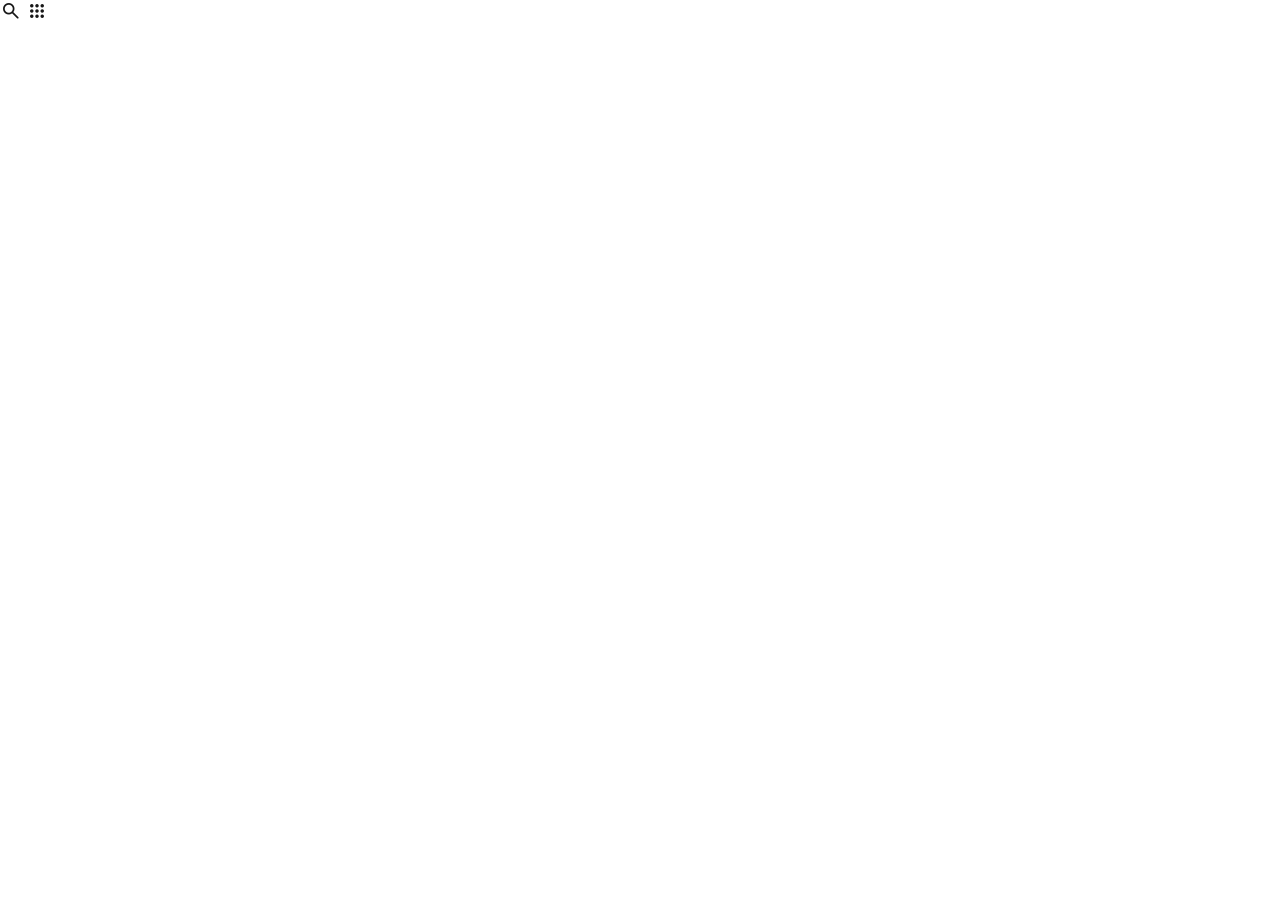
==== index.html @ c7f7aac2 "Etap III: project base - file structure, normalize, reset, CSS variables, icons Co-Authored-By: Clau" ====
<!DOCTYPE html>
<html lang="en">
  <head>
    <meta charset="UTF-8" />
    <meta name="viewport" content="width=device-width, initial-scale=1.0" />
    <title>Sort Company — Products</title>

    <!-- 1. Normalize -->
    <link rel="stylesheet" href="https://necolas.github.io/normalize.css/8.0.1/normalize.css" />

    <!-- Fonts and icons from Google -->
    <link rel="preconnect" href="https://fonts.googleapis.com" />
    <link rel="preconnect" href="https://fonts.gstatic.com" crossorigin />
    <link
      rel="stylesheet"
      href="https://fonts.googleapis.com/css2?family=DM+Sans:wght@400;500;700&family=Space+Grotesk:wght@500;700&display=swap"
    />
    <link
      rel="stylesheet"
      href="https://fonts.googleapis.com/css2?family=Material+Symbols+Rounded:opsz,wght,FILL,GRAD@24,400,0,0"
    />

    <!-- 2. Reset, 3. Variables, base styles -->
    <link rel="stylesheet" href="css/reset.css" />
    <link rel="stylesheet" href="css/variables.css" />
    <link rel="stylesheet" href="css/base.css" />
  </head>

  <body>
    <div class="app">
      <aside class="sidebar">
        <!-- search + menu icons -->
        <span class="material-symbols-rounded">search</span>
        <span class="material-symbols-rounded">apps</span>
      </aside>

      <header class="header">
        <!-- navigation + log in / sign up -->
      </header>

      <main class="main">
        <!-- featured product + product cards (Sort Company) -->
      </main>
    </div>
  </body>
</html>
---- css/variables.css ----
/* ==========================================================
   VARIABLES — colors, fonts, sizes from the design
   ========================================================== */

:root {
  /* Fonts (the only thing changed from the design) */
  --font-heading: "Space Grotesk", Arial, sans-serif;
  --font-body: "DM Sans", Arial, sans-serif;

  /* Colors */
  --color-white: #ffffff;
  --color-text: #171717;
  --color-text-muted: #555555;
  --color-border: #e8e8e8;
  --color-card: #f6f6f6;
  --color-control: #ececec;

  --color-green: #227c48;
  --color-green-light: #e4f1e7;

  --color-orange: #c3410d;
  --color-orange-dark: #ab2f17;
  --color-orange-light: #feece8;

  --color-dot-active: #e4652e;
  --color-dot: #d4d4d4;

  /* Font sizes */
  --fs-xs: 0.6875rem;   /* 11px */
  --fs-sm: 0.8125rem;   /* 13px */
  --fs-base: 0.9375rem; /* 15px */
  --fs-md: 1.0625rem;   /* 17px */
  --fs-lg: 1.4375rem;   /* 23px */
  --fs-xl: 2rem;        /* 32px */
  --fs-xxl: 2.875rem;   /* 46px */

  /* Radius */
  --radius-sm: 0.75rem;
  --radius-md: 0.875rem;
  --radius-lg: 1.75rem;
  --radius-xl: 2rem;

  /* Spacing */
  --space-xs: 0.5rem;
  --space-sm: 0.75rem;
  --space-md: 1.25rem;
  --space-lg: 2rem;
  --space-xl: 3rem;
}
---- css/base.css ----
/* ==========================================================
   BASE — global typography and icons
   ========================================================== */

html {
  font-size: 100%; /* 1rem = 16px */
}

body {
  font-family: var(--font-body);
  font-size: var(--fs-base);
  line-height: 1.5;
  color: var(--color-text);
  background-color: var(--color-white);
}

h1,
h2,
h3 {
  font-family: var(--font-heading);
  font-weight: 700;
  line-height: 1.15;
}

/* Google Material Symbols */
.material-symbols-rounded {
  display: inline-block;
  width: 1em;
  overflow: hidden;
  font-size: 1.375rem;
  line-height: 1;
  white-space: nowrap;
}
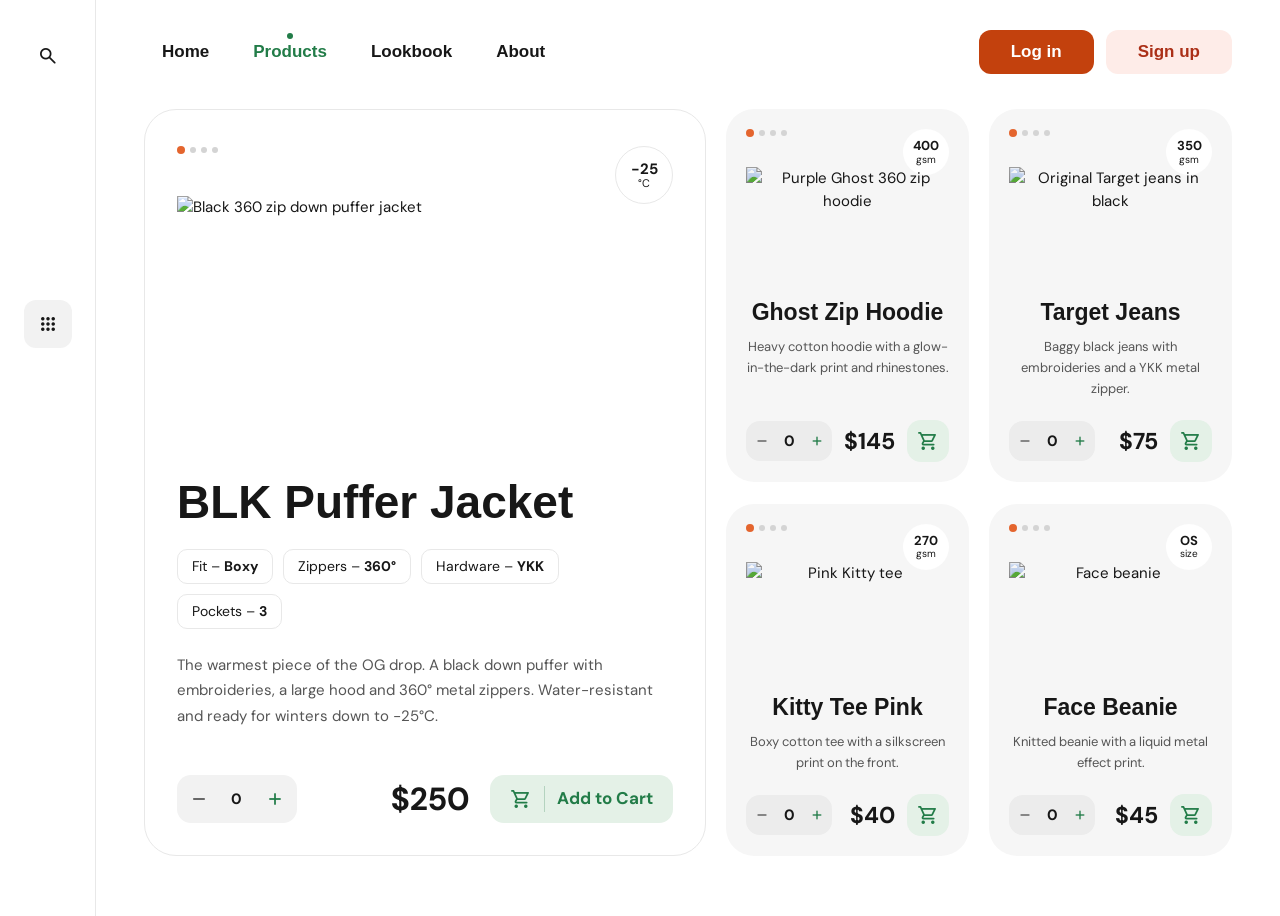
==== commit d42b602d: "Etap IV: desktop product page with Sort Company products Co-Authored-By: Claude Opus 5.5 <noreply@an" ====
--- a/index.html
+++ b/index.html
@@ -20,26 +20,198 @@
       href="https://fonts.googleapis.com/css2?family=Material+Symbols+Rounded:opsz,wght,FILL,GRAD@24,400,0,0"
     />
 
-    <!-- 2. Reset, 3. Variables, base styles -->
+    <!-- 2. Reset, 3. Variables, then layout and components -->
     <link rel="stylesheet" href="css/reset.css" />
     <link rel="stylesheet" href="css/variables.css" />
     <link rel="stylesheet" href="css/base.css" />
+    <link rel="stylesheet" href="css/layout.css" />
+    <link rel="stylesheet" href="css/components.css" />
   </head>
 
   <body>
     <div class="app">
+      <!-- Sidebar (on mobile it becomes the top-left icons) -->
       <aside class="sidebar">
-        <!-- search + menu icons -->
-        <span class="material-symbols-rounded">search</span>
-        <span class="material-symbols-rounded">apps</span>
+        <button class="icon-button" aria-label="Search">
+          <span class="material-symbols-rounded">search</span>
+        </button>
+        <button class="icon-button icon-button--filled" aria-label="Menu">
+          <span class="material-symbols-rounded">apps</span>
+        </button>
       </aside>
 
       <header class="header">
-        <!-- navigation + log in / sign up -->
+        <nav class="nav">
+          <ul class="nav__list">
+            <li><a class="nav__link" href="#">Home</a></li>
+            <li><a class="nav__link nav__link--active" href="#">Products</a></li>
+            <li><a class="nav__link" href="#">Lookbook</a></li>
+            <li><a class="nav__link" href="#">About</a></li>
+          </ul>
+        </nav>
+
+        <div class="auth">
+          <a class="button button--primary" href="#">Log in</a>
+          <a class="button button--light" href="#">Sign up</a>
+        </div>
       </header>
 
       <main class="main">
-        <!-- featured product + product cards (Sort Company) -->
+        <!-- Featured product -->
+        <article class="featured">
+          <div class="featured__top">
+            <span class="dots"><span></span><span></span><span></span><span></span></span>
+            <span class="badge badge--outline">−25<small>°C</small></span>
+          </div>
+
+          <img
+            class="featured__image"
+            src="https://cdn.shopify.com/s/files/1/0896/0756/9733/files/Bazaart_2026-11-07_225902.jpg?v=1794090291&width=800"
+            alt="Black 360 zip down puffer jacket"
+          />
+
+          <h1 class="featured__title">BLK Puffer Jacket</h1>
+
+          <ul class="chips">
+            <li class="chip">Fit – <b>Boxy</b></li>
+            <li class="chip">Zippers – <b>360°</b></li>
+            <li class="chip">Hardware – <b>YKK</b></li>
+            <li class="chip">Pockets – <b>3</b></li>
+          </ul>
+
+          <p class="featured__text">
+            The warmest piece of the OG drop. A black down puffer with embroideries, a large
+            hood and 360° metal zippers. Water-resistant and ready for winters down to −25°C.
+          </p>
+
+          <div class="featured__actions">
+            <div class="qty">
+              <button class="qty__btn" aria-label="Less"><span class="material-symbols-rounded">remove</span></button>
+              <span class="qty__value">0</span>
+              <button class="qty__btn qty__btn--plus" aria-label="More"><span class="material-symbols-rounded">add</span></button>
+            </div>
+            <p class="price price--big">$250</p>
+            <button class="cart-button">
+              <span class="material-symbols-rounded">shopping_cart</span>
+              <span class="cart-button__text">Add to Cart</span>
+            </button>
+          </div>
+        </article>
+
+        <!-- More products -->
+        <section class="more">
+          <h2 class="more__title">More products</h2>
+
+          <div class="cards">
+            <article class="card">
+              <div class="card__top">
+                <span class="dots"><span></span><span></span><span></span><span></span></span>
+                <span class="badge">400<small>gsm</small></span>
+              </div>
+              <img
+                class="card__image"
+                src="https://cdn.shopify.com/s/files/1/0896/0756/9733/files/92C52129-2713-4468-8D12-A380AF17B3A3.jpg?v=1792066631&width=400"
+                alt="Purple Ghost 360 zip hoodie"
+              />
+              <div class="card__body">
+                <h3 class="card__title">Ghost Zip Hoodie</h3>
+                <p class="card__text">Heavy cotton hoodie with a glow-in-the-dark print and rhinestones.</p>
+                <div class="card__actions">
+                  <div class="qty qty--small">
+                    <button class="qty__btn" aria-label="Less"><span class="material-symbols-rounded">remove</span></button>
+                    <span class="qty__value">0</span>
+                    <button class="qty__btn qty__btn--plus" aria-label="More"><span class="material-symbols-rounded">add</span></button>
+                  </div>
+                  <p class="price">$145</p>
+                  <button class="cart-button cart-button--icon" aria-label="Add to cart">
+                    <span class="material-symbols-rounded">shopping_cart</span>
+                  </button>
+                </div>
+              </div>
+            </article>
+
+            <article class="card">
+              <div class="card__top">
+                <span class="dots"><span></span><span></span><span></span><span></span></span>
+                <span class="badge">350<small>gsm</small></span>
+              </div>
+              <img
+                class="card__image"
+                src="https://cdn.shopify.com/s/files/1/0896/0756/9733/files/Bazaart_2026-11-09_025228.jpg?v=1794189569&width=400"
+                alt="Original Target jeans in black"
+              />
+              <div class="card__body">
+                <h3 class="card__title">Target Jeans</h3>
+                <p class="card__text">Baggy black jeans with embroideries and a YKK metal zipper.</p>
+                <div class="card__actions">
+                  <div class="qty qty--small">
+                    <button class="qty__btn" aria-label="Less"><span class="material-symbols-rounded">remove</span></button>
+                    <span class="qty__value">0</span>
+                    <button class="qty__btn qty__btn--plus" aria-label="More"><span class="material-symbols-rounded">add</span></button>
+                  </div>
+                  <p class="price">$75</p>
+                  <button class="cart-button cart-button--icon" aria-label="Add to cart">
+                    <span class="material-symbols-rounded">shopping_cart</span>
+                  </button>
+                </div>
+              </div>
+            </article>
+
+            <article class="card">
+              <div class="card__top">
+                <span class="dots"><span></span><span></span><span></span><span></span></span>
+                <span class="badge">270<small>gsm</small></span>
+              </div>
+              <img
+                class="card__image"
+                src="https://cdn.shopify.com/s/files/1/0896/0756/9733/files/42A6C65E-A6C3-4715-A3EB-9E9266ED9CBB.jpg?v=1792533345&width=400"
+                alt="Pink Kitty tee"
+              />
+              <div class="card__body">
+                <h3 class="card__title">Kitty Tee Pink</h3>
+                <p class="card__text">Boxy cotton tee with a silkscreen print on the front.</p>
+                <div class="card__actions">
+                  <div class="qty qty--small">
+                    <button class="qty__btn" aria-label="Less"><span class="material-symbols-rounded">remove</span></button>
+                    <span class="qty__value">0</span>
+                    <button class="qty__btn qty__btn--plus" aria-label="More"><span class="material-symbols-rounded">add</span></button>
+                  </div>
+                  <p class="price">$40</p>
+                  <button class="cart-button cart-button--icon" aria-label="Add to cart">
+                    <span class="material-symbols-rounded">shopping_cart</span>
+                  </button>
+                </div>
+              </div>
+            </article>
+
+            <article class="card">
+              <div class="card__top">
+                <span class="dots"><span></span><span></span><span></span><span></span></span>
+                <span class="badge">OS<small>size</small></span>
+              </div>
+              <img
+                class="card__image"
+                src="https://cdn.shopify.com/s/files/1/0896/0756/9733/files/Bazaart_2026-11-07_203015.jpg?v=1794080625&width=400"
+                alt="Face beanie"
+              />
+              <div class="card__body">
+                <h3 class="card__title">Face Beanie</h3>
+                <p class="card__text">Knitted beanie with a liquid metal effect print.</p>
+                <div class="card__actions">
+                  <div class="qty qty--small">
+                    <button class="qty__btn" aria-label="Less"><span class="material-symbols-rounded">remove</span></button>
+                    <span class="qty__value">0</span>
+                    <button class="qty__btn qty__btn--plus" aria-label="More"><span class="material-symbols-rounded">add</span></button>
+                  </div>
+                  <p class="price">$45</p>
+                  <button class="cart-button cart-button--icon" aria-label="Add to cart">
+                    <span class="material-symbols-rounded">shopping_cart</span>
+                  </button>
+                </div>
+              </div>
+            </article>
+          </div>
+        </section>
       </main>
     </div>
   </body>
--- a/css/layout.css
+++ b/css/layout.css
@@ -0,0 +1,84 @@
+/* ==========================================================
+   LAYOUT — page frame (desktop 1440px)
+   ========================================================== */
+
+.app {
+  display: grid;
+  grid-template-columns: 6rem 1fr;
+  grid-template-rows: auto 1fr;
+  grid-template-areas:
+    "side header"
+    "side main";
+  min-height: 100vh;
+}
+
+/* Sidebar */
+.sidebar {
+  grid-area: side;
+  display: flex;
+  flex-direction: column;
+  align-items: center;
+  gap: 13.75rem;
+  padding-top: 2rem;
+  border-right: 1px solid var(--color-border);
+}
+
+/* Header */
+.header {
+  grid-area: header;
+  display: flex;
+  justify-content: space-between;
+  align-items: center;
+  gap: var(--space-md);
+  padding: 1.875rem 3rem 0 4.125rem;
+}
+
+.nav {
+  grid-area: nav;
+}
+
+.nav__list {
+  display: flex;
+  gap: 2.75rem;
+}
+
+.auth {
+  grid-area: auth;
+  display: flex;
+  gap: var(--space-sm);
+}
+
+/* Main content */
+.main {
+  grid-area: main;
+  display: flex;
+  align-items: stretch;
+  gap: var(--space-md);
+  padding: 2.1875rem 3rem 3.75rem;
+}
+
+.featured {
+  flex: 0 1 35.125rem;
+}
+
+.more {
+  display: flex;
+  flex-direction: column;
+  flex: 1 1 0;
+}
+
+.more__title {
+  display: none; /* only visible on mobile */
+}
+
+.cards {
+  display: flex;
+  flex-wrap: wrap;
+  flex-grow: 1;
+  gap: 1.375rem var(--space-md);
+}
+
+.card {
+  flex: 1 1 calc(50% - var(--space-md));
+  min-width: 15rem;
+}
--- a/css/components.css
+++ b/css/components.css
@@ -0,0 +1,283 @@
+/* ==========================================================
+   COMPONENTS
+   ========================================================== */
+
+/* ---------- Buttons ---------- */
+.icon-button {
+  display: flex;
+  justify-content: center;
+  align-items: center;
+  width: 3rem;
+  height: 3rem;
+  border-radius: var(--radius-sm);
+}
+
+.icon-button--filled {
+  background-color: #f2f2f2;
+}
+
+.button {
+  display: inline-flex;
+  align-items: center;
+  height: 2.75rem;
+  padding: 0 2rem;
+  border-radius: var(--radius-sm);
+  font-family: var(--font-heading);
+  font-size: var(--fs-md);
+  font-weight: 700;
+}
+
+.button--primary {
+  background-color: var(--color-orange);
+  color: var(--color-white);
+}
+
+.button--light {
+  background-color: var(--color-orange-light);
+  color: var(--color-orange-dark);
+}
+
+/* ---------- Navigation ---------- */
+.nav__link {
+  position: relative;
+  font-family: var(--font-heading);
+  font-size: var(--fs-md);
+  font-weight: 700;
+}
+
+.nav__link--active {
+  color: var(--color-green);
+}
+
+/* small dot above the active link */
+.nav__link--active::before {
+  content: "";
+  position: absolute;
+  top: -0.6rem;
+  left: 50%;
+  width: 0.375rem;
+  height: 0.375rem;
+  border-radius: 50%;
+  background-color: var(--color-green);
+  transform: translateX(-50%);
+}
+
+/* ---------- Slider dots ---------- */
+.dots {
+  display: flex;
+  align-items: center;
+  gap: 0.3125rem;
+}
+
+.dots span {
+  width: 0.375rem;
+  height: 0.375rem;
+  border-radius: 50%;
+  background-color: var(--color-dot);
+}
+
+.dots span:first-child {
+  width: 0.5rem;
+  height: 0.5rem;
+  background-color: var(--color-dot-active);
+}
+
+/* ---------- Badge (circle in the corner) ---------- */
+.badge {
+  display: flex;
+  flex-direction: column;
+  justify-content: center;
+  align-items: center;
+  width: 2.875rem;
+  height: 2.875rem;
+  border-radius: 50%;
+  background-color: var(--color-white);
+  font-size: var(--fs-sm);
+  font-weight: 700;
+  line-height: 1.1;
+}
+
+.badge small {
+  font-size: 0.625rem;
+  font-weight: 400;
+}
+
+.badge--outline {
+  width: 3.625rem;
+  height: 3.625rem;
+  border: 1px solid var(--color-border);
+  font-size: var(--fs-base);
+}
+
+.badge--outline small {
+  font-size: var(--fs-xs);
+}
+
+/* ---------- Chips ---------- */
+.chips {
+  display: flex;
+  flex-wrap: wrap;
+  gap: 0.625rem;
+}
+
+.chip {
+  padding: 0.375rem 0.875rem;
+  border: 1px solid var(--color-border);
+  border-radius: 0.625rem;
+  font-size: 0.875rem;
+}
+
+/* ---------- Quantity ---------- */
+.qty {
+  display: flex;
+  justify-content: space-around;
+  align-items: center;
+  width: 7.5rem;
+  height: 3rem;
+  border-radius: var(--radius-md);
+  background-color: #f2f2f2;
+}
+
+.qty--small {
+  width: 5.375rem;
+  height: 2.5rem;
+  background-color: var(--color-control);
+}
+
+.qty__btn {
+  display: flex;
+  color: var(--color-text-muted);
+}
+
+.qty__btn--plus {
+  color: var(--color-green);
+}
+
+.qty__value {
+  font-weight: 700;
+}
+
+.qty--small .material-symbols-rounded {
+  font-size: 1.125rem;
+}
+
+/* ---------- Price ---------- */
+.price {
+  margin-left: auto;
+  font-size: var(--fs-lg);
+  font-weight: 700;
+}
+
+.price--big {
+  font-size: var(--fs-xl);
+}
+
+/* ---------- Cart button ---------- */
+.cart-button {
+  display: flex;
+  justify-content: center;
+  align-items: center;
+  gap: var(--space-sm);
+  height: 3rem;
+  padding: 0 1.25rem;
+  border-radius: var(--radius-md);
+  background-color: var(--color-green-light);
+  color: var(--color-green);
+  font-size: var(--fs-md);
+  font-weight: 700;
+  white-space: nowrap;
+}
+
+.cart-button__text {
+  padding-left: var(--space-sm);
+  border-left: 1px solid rgba(34, 124, 72, 0.25);
+}
+
+.cart-button--icon {
+  width: 2.625rem;
+  height: 2.625rem;
+  padding: 0;
+}
+
+/* ---------- Featured product ---------- */
+.featured {
+  display: flex;
+  flex-direction: column;
+  padding: 2.25rem 2rem 2rem;
+  border: 1px solid var(--color-border);
+  border-radius: var(--radius-xl);
+}
+
+.featured__top,
+.card__top {
+  display: flex;
+  justify-content: space-between;
+  align-items: flex-start;
+}
+
+.featured__image {
+  width: 100%;
+  height: 16rem;
+  margin: -0.5rem auto 1.5rem;
+  object-fit: contain;
+}
+
+.featured__title {
+  margin-bottom: 1.25rem;
+  font-size: var(--fs-xxl);
+}
+
+.featured__text {
+  margin: 1.5rem 0 1.75rem;
+  color: var(--color-text-muted);
+  line-height: 1.7;
+}
+
+.featured__actions {
+  display: flex;
+  align-items: center;
+  gap: var(--space-md);
+  margin-top: auto;
+}
+
+/* ---------- Product card ---------- */
+.card {
+  display: flex;
+  flex-direction: column;
+  padding: var(--space-md);
+  border-radius: var(--radius-lg);
+  background-color: var(--color-card);
+  text-align: center;
+}
+
+.card__image {
+  width: 100%;
+  height: 7.5rem;
+  margin: -0.5rem auto var(--space-sm);
+  object-fit: contain;
+  mix-blend-mode: multiply; /* white photo background blends into the grey card */
+}
+
+.card__body {
+  display: flex;
+  flex-direction: column;
+  flex-grow: 1;
+}
+
+.card__title {
+  font-size: var(--fs-lg);
+}
+
+.card__text {
+  margin: var(--space-sm) 0 var(--space-md);
+  color: var(--color-text-muted);
+  font-size: var(--fs-sm);
+  line-height: 1.6;
+}
+
+.card__actions {
+  display: flex;
+  align-items: center;
+  gap: var(--space-sm);
+  margin-top: auto;
+}
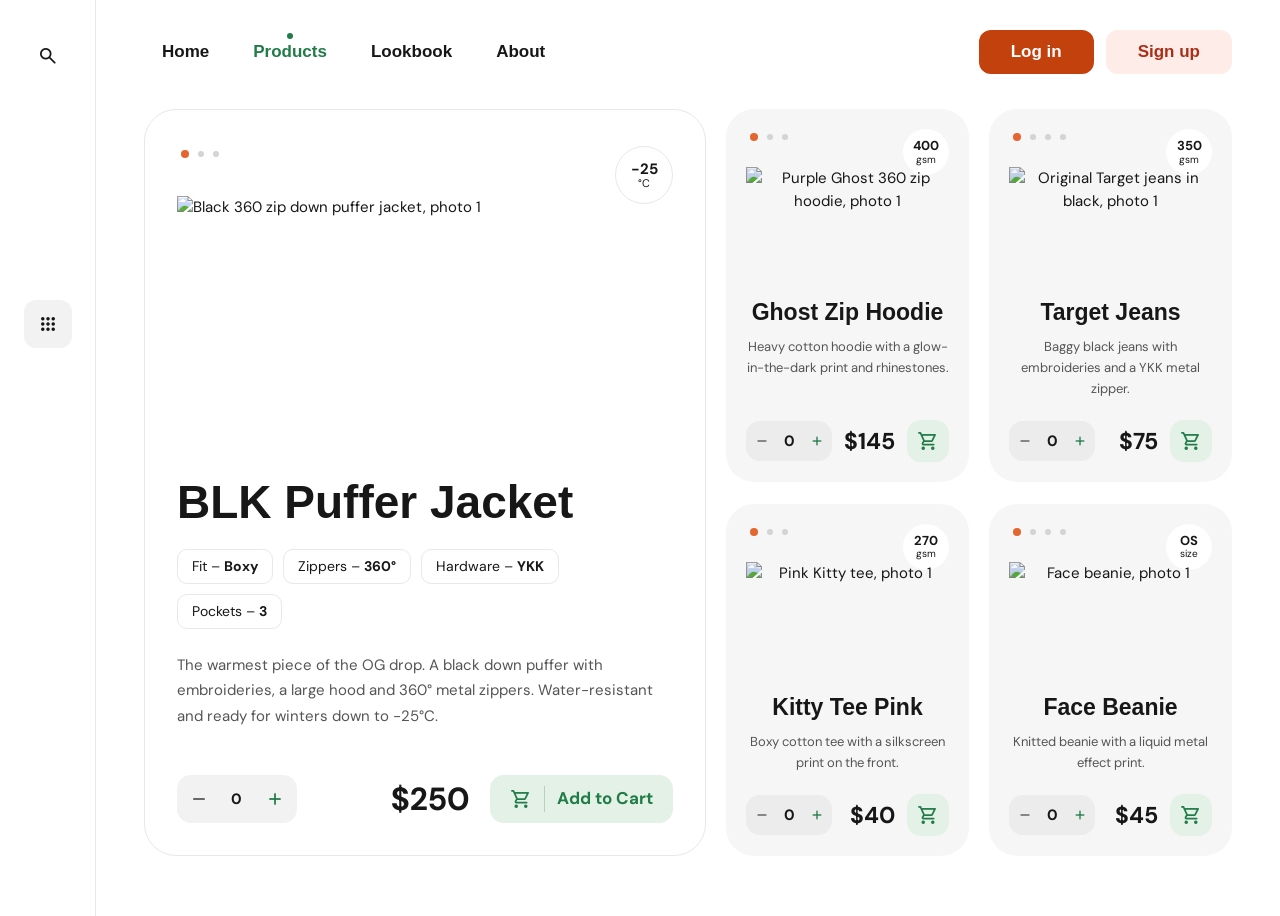
==== commit 04b1277a: "Add pages, CSS-only photo slider, menus and hover states - Home, Lookbook, About, Log in and Sign up" ====
--- a/index.html
+++ b/index.html
@@ -3,7 +3,7 @@
   <head>
     <meta charset="UTF-8" />
     <meta name="viewport" content="width=device-width, initial-scale=1.0" />
-    <title>Sort Company — Products</title>
+    <title>Products — Sort Company</title>
 
     <!-- 1. Normalize -->
     <link rel="stylesheet" href="https://necolas.github.io/normalize.css/8.0.1/normalize.css" />
@@ -20,55 +20,77 @@
       href="https://fonts.googleapis.com/css2?family=Material+Symbols+Rounded:opsz,wght,FILL,GRAD@24,400,0,0"
     />
 
-    <!-- 2. Reset, 3. Variables, then layout and components -->
+    <!-- 2. Reset, 3. Variables, then layout, components, pages and media queries -->
     <link rel="stylesheet" href="css/reset.css" />
     <link rel="stylesheet" href="css/variables.css" />
     <link rel="stylesheet" href="css/base.css" />
     <link rel="stylesheet" href="css/layout.css" />
     <link rel="stylesheet" href="css/components.css" />
+    <link rel="stylesheet" href="css/pages.css" />
+    <link rel="stylesheet" href="css/responsive.css" />
   </head>
 
   <body>
     <div class="app">
       <!-- Sidebar (on mobile it becomes the top-left icons) -->
       <aside class="sidebar">
-        <button class="icon-button" aria-label="Search">
-          <span class="material-symbols-rounded">search</span>
-        </button>
-        <button class="icon-button icon-button--filled" aria-label="Menu">
-          <span class="material-symbols-rounded">apps</span>
-        </button>
+        <details class="dropdown dropdown--search">
+          <summary class="icon-button" aria-label="Search"><span class="material-symbols-rounded" aria-hidden="true">search</span></summary>
+          <form class="dropdown__panel search" action="https://sortcompany.shop/search" method="get">
+            <label class="visually-hidden" for="search-input">Search products</label>
+            <input class="search__input" id="search-input" type="search" name="q" placeholder="Search products…" />
+            <button class="search__button" type="submit" aria-label="Search"><span class="material-symbols-rounded" aria-hidden="true">arrow_forward</span></button>
+          </form>
+        </details>
+
+        <details class="dropdown dropdown--menu">
+          <summary class="icon-button icon-button--filled" aria-label="Categories"><span class="material-symbols-rounded" aria-hidden="true">apps</span></summary>
+          <nav class="dropdown__panel" aria-label="Categories">
+            <p class="dropdown__title">Categories</p>
+            <ul>
+              <li><a class="dropdown__link" href="index.html#puffer">Jackets</a></li>
+              <li><a class="dropdown__link" href="index.html#ghost-hoodie">Hoodies</a></li>
+              <li><a class="dropdown__link" href="index.html#target-jeans">Jeans</a></li>
+              <li><a class="dropdown__link" href="index.html#kitty-tee">Tees</a></li>
+              <li><a class="dropdown__link" href="index.html#face-beanie">Accessories</a></li>
+            </ul>
+          </nav>
+        </details>
       </aside>
 
       <header class="header">
-        <nav class="nav">
+        <nav class="nav" aria-label="Main">
           <ul class="nav__list">
-            <li><a class="nav__link" href="#">Home</a></li>
-            <li><a class="nav__link nav__link--active" href="#">Products</a></li>
-            <li><a class="nav__link" href="#">Lookbook</a></li>
-            <li><a class="nav__link" href="#">About</a></li>
+            <li><a class="nav__link" href="home.html">Home</a></li>
+            <li><a class="nav__link nav__link--active" href="index.html" aria-current="page">Products</a></li>
+            <li><a class="nav__link" href="lookbook.html">Lookbook</a></li>
+            <li><a class="nav__link" href="about.html">About</a></li>
           </ul>
         </nav>
 
         <div class="auth">
-          <a class="button button--primary" href="#">Log in</a>
-          <a class="button button--light" href="#">Sign up</a>
+          <a class="button button--primary" href="login.html">Log in</a>
+          <a class="button button--light" href="signup.html">Sign up</a>
         </div>
       </header>
 
       <main class="main">
         <!-- Featured product -->
-        <article class="featured">
+        <article class="featured slider" id="puffer">
           <div class="featured__top">
-            <span class="dots"><span></span><span></span><span></span><span></span></span>
+            <div class="dots">
+              <input type="radio" name="puffer" aria-label="Photo 1" checked />
+              <input type="radio" name="puffer" aria-label="Photo 2" />
+              <input type="radio" name="puffer" aria-label="Photo 3" />
+            </div>
             <span class="badge badge--outline">−25<small>°C</small></span>
           </div>
 
-          <img
-            class="featured__image"
-            src="https://cdn.shopify.com/s/files/1/0896/0756/9733/files/Bazaart_2026-11-07_225902.jpg?v=1794090291&width=800"
-            alt="Black 360 zip down puffer jacket"
-          />
+          <div class="slides">
+            <img class="featured__image" src="https://cdn.shopify.com/s/files/1/0896/0756/9733/files/Bazaart_2026-11-07_225902.jpg?v=1794090291&width=800" alt="Black 360 zip down puffer jacket, photo 1" />
+            <img class="featured__image" src="https://cdn.shopify.com/s/files/1/0896/0756/9733/files/Bazaart_2026-11-07_230028.jpg?v=1794090291&width=800" alt="Black 360 zip down puffer jacket, photo 2" loading="lazy" />
+            <img class="featured__image" src="https://cdn.shopify.com/s/files/1/0896/0756/9733/files/Bazaart_2026-11-07_225931.jpg?v=1794090291&width=800" alt="Black 360 zip down puffer jacket, photo 3" loading="lazy" />
+          </div>
 
           <h1 class="featured__title">BLK Puffer Jacket</h1>
 
@@ -86,13 +108,13 @@
 
           <div class="featured__actions">
             <div class="qty">
-              <button class="qty__btn" aria-label="Less"><span class="material-symbols-rounded">remove</span></button>
-              <span class="qty__value">0</span>
-              <button class="qty__btn qty__btn--plus" aria-label="More"><span class="material-symbols-rounded">add</span></button>
-            </div>
+                <button class="qty__btn" aria-label="Less"><span class="material-symbols-rounded" aria-hidden="true">remove</span></button>
+                <span class="qty__value">0</span>
+                <button class="qty__btn qty__btn--plus" aria-label="More"><span class="material-symbols-rounded" aria-hidden="true">add</span></button>
+              </div>
             <p class="price price--big">$250</p>
             <button class="cart-button">
-              <span class="material-symbols-rounded">shopping_cart</span>
+              <span class="material-symbols-rounded" aria-hidden="true">shopping_cart</span>
               <span class="cart-button__text">Add to Cart</span>
             </button>
           </div>
@@ -103,113 +125,122 @@
           <h2 class="more__title">More products</h2>
 
           <div class="cards">
-            <article class="card">
-              <div class="card__top">
-                <span class="dots"><span></span><span></span><span></span><span></span></span>
-                <span class="badge">400<small>gsm</small></span>
-              </div>
-              <img
-                class="card__image"
-                src="https://cdn.shopify.com/s/files/1/0896/0756/9733/files/92C52129-2713-4468-8D12-A380AF17B3A3.jpg?v=1792066631&width=400"
-                alt="Purple Ghost 360 zip hoodie"
-              />
-              <div class="card__body">
-                <h3 class="card__title">Ghost Zip Hoodie</h3>
-                <p class="card__text">Heavy cotton hoodie with a glow-in-the-dark print and rhinestones.</p>
-                <div class="card__actions">
-                  <div class="qty qty--small">
-                    <button class="qty__btn" aria-label="Less"><span class="material-symbols-rounded">remove</span></button>
-                    <span class="qty__value">0</span>
-                    <button class="qty__btn qty__btn--plus" aria-label="More"><span class="material-symbols-rounded">add</span></button>
-                  </div>
-                  <p class="price">$145</p>
-                  <button class="cart-button cart-button--icon" aria-label="Add to cart">
-                    <span class="material-symbols-rounded">shopping_cart</span>
-                  </button>
-                </div>
-              </div>
-            </article>
-
-            <article class="card">
-              <div class="card__top">
-                <span class="dots"><span></span><span></span><span></span><span></span></span>
-                <span class="badge">350<small>gsm</small></span>
-              </div>
-              <img
-                class="card__image"
-                src="https://cdn.shopify.com/s/files/1/0896/0756/9733/files/Bazaart_2026-11-09_025228.jpg?v=1794189569&width=400"
-                alt="Original Target jeans in black"
-              />
-              <div class="card__body">
-                <h3 class="card__title">Target Jeans</h3>
-                <p class="card__text">Baggy black jeans with embroideries and a YKK metal zipper.</p>
-                <div class="card__actions">
-                  <div class="qty qty--small">
-                    <button class="qty__btn" aria-label="Less"><span class="material-symbols-rounded">remove</span></button>
-                    <span class="qty__value">0</span>
-                    <button class="qty__btn qty__btn--plus" aria-label="More"><span class="material-symbols-rounded">add</span></button>
-                  </div>
-                  <p class="price">$75</p>
-                  <button class="cart-button cart-button--icon" aria-label="Add to cart">
-                    <span class="material-symbols-rounded">shopping_cart</span>
-                  </button>
-                </div>
-              </div>
-            </article>
-
-            <article class="card">
-              <div class="card__top">
-                <span class="dots"><span></span><span></span><span></span><span></span></span>
-                <span class="badge">270<small>gsm</small></span>
-              </div>
-              <img
-                class="card__image"
-                src="https://cdn.shopify.com/s/files/1/0896/0756/9733/files/42A6C65E-A6C3-4715-A3EB-9E9266ED9CBB.jpg?v=1792533345&width=400"
-                alt="Pink Kitty tee"
-              />
-              <div class="card__body">
-                <h3 class="card__title">Kitty Tee Pink</h3>
-                <p class="card__text">Boxy cotton tee with a silkscreen print on the front.</p>
-                <div class="card__actions">
-                  <div class="qty qty--small">
-                    <button class="qty__btn" aria-label="Less"><span class="material-symbols-rounded">remove</span></button>
-                    <span class="qty__value">0</span>
-                    <button class="qty__btn qty__btn--plus" aria-label="More"><span class="material-symbols-rounded">add</span></button>
-                  </div>
-                  <p class="price">$40</p>
-                  <button class="cart-button cart-button--icon" aria-label="Add to cart">
-                    <span class="material-symbols-rounded">shopping_cart</span>
-                  </button>
-                </div>
-              </div>
-            </article>
-
-            <article class="card">
-              <div class="card__top">
-                <span class="dots"><span></span><span></span><span></span><span></span></span>
-                <span class="badge">OS<small>size</small></span>
-              </div>
-              <img
-                class="card__image"
-                src="https://cdn.shopify.com/s/files/1/0896/0756/9733/files/Bazaart_2026-11-07_203015.jpg?v=1794080625&width=400"
-                alt="Face beanie"
-              />
-              <div class="card__body">
-                <h3 class="card__title">Face Beanie</h3>
-                <p class="card__text">Knitted beanie with a liquid metal effect print.</p>
-                <div class="card__actions">
-                  <div class="qty qty--small">
-                    <button class="qty__btn" aria-label="Less"><span class="material-symbols-rounded">remove</span></button>
-                    <span class="qty__value">0</span>
-                    <button class="qty__btn qty__btn--plus" aria-label="More"><span class="material-symbols-rounded">add</span></button>
-                  </div>
-                  <p class="price">$45</p>
-                  <button class="cart-button cart-button--icon" aria-label="Add to cart">
-                    <span class="material-symbols-rounded">shopping_cart</span>
-                  </button>
-                </div>
-              </div>
-            </article>
+          <article class="card slider" id="ghost-hoodie">
+            <div class="card__top">
+            <div class="dots">
+              <input type="radio" name="ghost-hoodie" aria-label="Photo 1" checked />
+              <input type="radio" name="ghost-hoodie" aria-label="Photo 2" />
+              <input type="radio" name="ghost-hoodie" aria-label="Photo 3" />
+            </div>
+              <span class="badge">400<small>gsm</small></span>
+            </div>
+            <div class="slides">
+              <img class="card__image" src="https://cdn.shopify.com/s/files/1/0896/0756/9733/files/92C52129-2713-4468-8D12-A380AF17B3A3.jpg?v=1792066631&width=400" alt="Purple Ghost 360 zip hoodie, photo 1" />
+              <img class="card__image" src="https://cdn.shopify.com/s/files/1/0896/0756/9733/files/8A0EC9F7-631D-402F-AFF7-B9AB8CEA0433.jpg?v=1789585021&width=400" alt="Purple Ghost 360 zip hoodie, photo 2" loading="lazy" />
+              <img class="card__image" src="https://cdn.shopify.com/s/files/1/0896/0756/9733/files/99C01580-7233-4A30-9622-AC4C8F470875.jpg?v=1789585021&width=400" alt="Purple Ghost 360 zip hoodie, photo 3" loading="lazy" />
+            </div>
+            <div class="card__body">
+              <h3 class="card__title">Ghost Zip Hoodie</h3>
+              <p class="card__text">Heavy cotton hoodie with a glow-in-the-dark print and rhinestones.</p>
+              <div class="card__actions">
+              <div class="qty qty--small">
+                <button class="qty__btn" aria-label="Less"><span class="material-symbols-rounded" aria-hidden="true">remove</span></button>
+                <span class="qty__value">0</span>
+                <button class="qty__btn qty__btn--plus" aria-label="More"><span class="material-symbols-rounded" aria-hidden="true">add</span></button>
+              </div>
+                <p class="price">$145</p>
+                <button class="cart-button cart-button--icon" aria-label="Add Ghost Zip Hoodie to cart"><span class="material-symbols-rounded" aria-hidden="true">shopping_cart</span></button>
+              </div>
+            </div>
+          </article>
+          <article class="card slider" id="target-jeans">
+            <div class="card__top">
+            <div class="dots">
+              <input type="radio" name="target-jeans" aria-label="Photo 1" checked />
+              <input type="radio" name="target-jeans" aria-label="Photo 2" />
+              <input type="radio" name="target-jeans" aria-label="Photo 3" />
+              <input type="radio" name="target-jeans" aria-label="Photo 4" />
+            </div>
+              <span class="badge">350<small>gsm</small></span>
+            </div>
+            <div class="slides">
+              <img class="card__image" src="https://cdn.shopify.com/s/files/1/0896/0756/9733/files/Bazaart_2026-11-09_025228.jpg?v=1794189569&width=400" alt="Original Target jeans in black, photo 1" />
+              <img class="card__image" src="https://cdn.shopify.com/s/files/1/0896/0756/9733/files/68A0FABF-7ADA-49B3-9E9D-9D7B0D951804.jpg?v=1794398075&width=400" alt="Original Target jeans in black, photo 2" loading="lazy" />
+              <img class="card__image" src="https://cdn.shopify.com/s/files/1/0896/0756/9733/files/AD9A27ED-2284-44DC-B745-C7C0375B5BF0.jpg?v=1794398075&width=400" alt="Original Target jeans in black, photo 3" loading="lazy" />
+              <img class="card__image" src="https://cdn.shopify.com/s/files/1/0896/0756/9733/files/Bazaart_2026-11-12_023857.jpg?v=1794447567&width=400" alt="Original Target jeans in black, photo 4" loading="lazy" />
+            </div>
+            <div class="card__body">
+              <h3 class="card__title">Target Jeans</h3>
+              <p class="card__text">Baggy black jeans with embroideries and a YKK metal zipper.</p>
+              <div class="card__actions">
+              <div class="qty qty--small">
+                <button class="qty__btn" aria-label="Less"><span class="material-symbols-rounded" aria-hidden="true">remove</span></button>
+                <span class="qty__value">0</span>
+                <button class="qty__btn qty__btn--plus" aria-label="More"><span class="material-symbols-rounded" aria-hidden="true">add</span></button>
+              </div>
+                <p class="price">$75</p>
+                <button class="cart-button cart-button--icon" aria-label="Add Target Jeans to cart"><span class="material-symbols-rounded" aria-hidden="true">shopping_cart</span></button>
+              </div>
+            </div>
+          </article>
+          <article class="card slider" id="kitty-tee">
+            <div class="card__top">
+            <div class="dots">
+              <input type="radio" name="kitty-tee" aria-label="Photo 1" checked />
+              <input type="radio" name="kitty-tee" aria-label="Photo 2" />
+              <input type="radio" name="kitty-tee" aria-label="Photo 3" />
+            </div>
+              <span class="badge">270<small>gsm</small></span>
+            </div>
+            <div class="slides">
+              <img class="card__image" src="https://cdn.shopify.com/s/files/1/0896/0756/9733/files/42A6C65E-A6C3-4715-A3EB-9E9266ED9CBB.jpg?v=1792533345&width=400" alt="Pink Kitty tee, photo 1" />
+              <img class="card__image" src="https://cdn.shopify.com/s/files/1/0896/0756/9733/files/C3DDDF79-8E00-4052-8496-9920DB6E6DB7.jpg?v=1792533346&width=400" alt="Pink Kitty tee, photo 2" loading="lazy" />
+              <img class="card__image" src="https://cdn.shopify.com/s/files/1/0896/0756/9733/files/40748809-C073-4D75-8644-E8C08EFEE4F8.jpg?v=1792533345&width=400" alt="Pink Kitty tee, photo 3" loading="lazy" />
+            </div>
+            <div class="card__body">
+              <h3 class="card__title">Kitty Tee Pink</h3>
+              <p class="card__text">Boxy cotton tee with a silkscreen print on the front.</p>
+              <div class="card__actions">
+              <div class="qty qty--small">
+                <button class="qty__btn" aria-label="Less"><span class="material-symbols-rounded" aria-hidden="true">remove</span></button>
+                <span class="qty__value">0</span>
+                <button class="qty__btn qty__btn--plus" aria-label="More"><span class="material-symbols-rounded" aria-hidden="true">add</span></button>
+              </div>
+                <p class="price">$40</p>
+                <button class="cart-button cart-button--icon" aria-label="Add Kitty Tee Pink to cart"><span class="material-symbols-rounded" aria-hidden="true">shopping_cart</span></button>
+              </div>
+            </div>
+          </article>
+          <article class="card slider" id="face-beanie">
+            <div class="card__top">
+            <div class="dots">
+              <input type="radio" name="face-beanie" aria-label="Photo 1" checked />
+              <input type="radio" name="face-beanie" aria-label="Photo 2" />
+              <input type="radio" name="face-beanie" aria-label="Photo 3" />
+              <input type="radio" name="face-beanie" aria-label="Photo 4" />
+            </div>
+              <span class="badge">OS<small>size</small></span>
+            </div>
+            <div class="slides">
+              <img class="card__image" src="https://cdn.shopify.com/s/files/1/0896/0756/9733/files/Bazaart_2026-11-07_203015.jpg?v=1794080625&width=400" alt="Face beanie, photo 1" />
+              <img class="card__image" src="https://cdn.shopify.com/s/files/1/0896/0756/9733/files/5C3E726C-322A-44B5-AA49-E3923836A030.jpg?v=1794080625&width=400" alt="Face beanie, photo 2" loading="lazy" />
+              <img class="card__image" src="https://cdn.shopify.com/s/files/1/0896/0756/9733/files/Bazaart_2026-11-07_204129.jpg?v=1794080625&width=400" alt="Face beanie, photo 3" loading="lazy" />
+              <img class="card__image" src="https://cdn.shopify.com/s/files/1/0896/0756/9733/files/F1941A3C-35C6-43F6-BF5C-41A7564EF43D.jpg?v=1794080625&width=400" alt="Face beanie, photo 4" loading="lazy" />
+            </div>
+            <div class="card__body">
+              <h3 class="card__title">Face Beanie</h3>
+              <p class="card__text">Knitted beanie with a liquid metal effect print.</p>
+              <div class="card__actions">
+              <div class="qty qty--small">
+                <button class="qty__btn" aria-label="Less"><span class="material-symbols-rounded" aria-hidden="true">remove</span></button>
+                <span class="qty__value">0</span>
+                <button class="qty__btn qty__btn--plus" aria-label="More"><span class="material-symbols-rounded" aria-hidden="true">add</span></button>
+              </div>
+                <p class="price">$45</p>
+                <button class="cart-button cart-button--icon" aria-label="Add Face Beanie to cart"><span class="material-symbols-rounded" aria-hidden="true">shopping_cart</span></button>
+              </div>
+            </div>
+          </article>
           </div>
         </section>
       </main>
--- a/css/variables.css
+++ b/css/variables.css
@@ -17,13 +17,20 @@
 
   --color-green: #227c48;
   --color-green-light: #e4f1e7;
+  --color-green-hover: #cfe8d6;
+  --color-green-dark: #18603a;
 
   --color-orange: #c3410d;
   --color-orange-dark: #ab2f17;
   --color-orange-light: #feece8;
+  --color-orange-hover: #fcd9d0;
 
   --color-dot-active: #e4652e;
   --color-dot: #d4d4d4;
+
+  /* Shadow and animation */
+  --shadow: 0 0.75rem 2rem rgba(23, 23, 23, 0.12);
+  --transition: 0.2s ease;
 
   /* Font sizes */
   --fs-xs: 0.6875rem;   /* 11px */
--- a/css/base.css
+++ b/css/base.css
@@ -31,3 +31,19 @@
   line-height: 1;
   white-space: nowrap;
 }
+
+/* Visible focus for keyboard users */
+:focus-visible {
+  outline: 0.125rem solid var(--color-green);
+  outline-offset: 0.125rem;
+}
+
+/* Hidden text that screen readers still read */
+.visually-hidden {
+  position: absolute;
+  width: 1px;
+  height: 1px;
+  overflow: hidden;
+  clip: rect(0 0 0 0);
+  white-space: nowrap;
+}
--- a/css/components.css
+++ b/css/components.css
@@ -14,6 +14,21 @@
 
 .icon-button--filled {
   background-color: #f2f2f2;
+}
+
+.icon-button {
+  list-style: none; /* when used as <summary> */
+  cursor: pointer;
+  transition: background-color var(--transition);
+}
+
+.icon-button::-webkit-details-marker {
+  display: none;
+}
+
+.icon-button:hover,
+[open] > .icon-button {
+  background-color: var(--color-control);
 }
 
 .button {
@@ -27,14 +42,47 @@
   font-weight: 700;
 }
 
+.button {
+  justify-content: center;
+  border: 0;
+  cursor: pointer;
+  transition: background-color var(--transition), color var(--transition);
+}
+
 .button--primary {
   background-color: var(--color-orange);
   color: var(--color-white);
 }
 
+.button--primary:hover {
+  background-color: var(--color-orange-dark);
+}
+
 .button--light {
   background-color: var(--color-orange-light);
   color: var(--color-orange-dark);
+}
+
+.button--light:hover {
+  background-color: var(--color-orange-hover);
+}
+
+.button--outline {
+  border: 1px solid var(--color-border);
+  color: var(--color-text);
+}
+
+.button--outline:hover {
+  border-color: var(--color-text);
+}
+
+/* Log in / Sign up button of the page you are on */
+.button--current {
+  box-shadow: 0 0 0 0.125rem var(--color-white), 0 0 0 0.25rem var(--color-orange-dark);
+}
+
+.button--wide {
+  width: 100%;
 }
 
 /* ---------- Navigation ---------- */
@@ -45,6 +93,11 @@
   font-weight: 700;
 }
 
+.nav__link {
+  transition: color var(--transition);
+}
+
+.nav__link:hover,
 .nav__link--active {
   color: var(--color-green);
 }
@@ -62,24 +115,54 @@
   transform: translateX(-50%);
 }
 
-/* ---------- Slider dots ---------- */
+/* ---------- Slider (radio buttons as dots, CSS only) ---------- */
 .dots {
   display: flex;
   align-items: center;
-  gap: 0.3125rem;
-}
-
-.dots span {
+  gap: 0.0625rem;
+}
+
+.dots input {
   width: 0.375rem;
   height: 0.375rem;
+  margin: 0;
+  padding: 0.25rem;
+  box-sizing: content-box;
   border-radius: 50%;
   background-color: var(--color-dot);
-}
-
-.dots span:first-child {
+  background-clip: content-box;
+  appearance: none;
+  cursor: pointer;
+  transition: background-color var(--transition);
+}
+
+.dots input:only-child {
+  visibility: hidden; /* one photo = nothing to switch */
+}
+
+.dots input:hover {
+  background-color: var(--color-text-muted);
+}
+
+.dots input:checked {
   width: 0.5rem;
   height: 0.5rem;
   background-color: var(--color-dot-active);
+}
+
+/* Show only the photo that belongs to the checked dot */
+.slides img + img {
+  display: none;
+}
+
+.slider:has(.dots input:not(:first-child):checked) .slides img:first-child {
+  display: none;
+}
+
+.slider:has(.dots input:nth-of-type(2):checked) .slides img:nth-child(2),
+.slider:has(.dots input:nth-of-type(3):checked) .slides img:nth-child(3),
+.slider:has(.dots input:nth-of-type(4):checked) .slides img:nth-child(4) {
+  display: block;
 }
 
 /* ---------- Badge (circle in the corner) ---------- */
@@ -151,6 +234,14 @@
 
 .qty__btn--plus {
   color: var(--color-green);
+}
+
+.qty__btn:hover {
+  color: var(--color-text);
+}
+
+.qty__btn--plus:hover {
+  color: var(--color-green-dark);
 }
 
 .qty__value {
@@ -188,6 +279,14 @@
   white-space: nowrap;
 }
 
+.cart-button {
+  transition: background-color var(--transition);
+}
+
+.cart-button:hover {
+  background-color: var(--color-green-hover);
+}
+
 .cart-button__text {
   padding-left: var(--space-sm);
   border-left: 1px solid rgba(34, 124, 72, 0.25);
@@ -201,6 +300,7 @@
 
 /* ---------- Featured product ---------- */
 .featured {
+  scroll-margin-top: 1.5rem;
   display: flex;
   flex-direction: column;
   padding: 2.25rem 2rem 2rem;
@@ -248,6 +348,41 @@
   border-radius: var(--radius-lg);
   background-color: var(--color-card);
   text-align: center;
+  scroll-margin-top: 1.5rem;
+  transition: transform var(--transition), box-shadow var(--transition);
+}
+
+.card:hover {
+  box-shadow: var(--shadow);
+  transform: translateY(-0.25rem);
+}
+
+/* Highlight the product you jumped to from the categories menu */
+.card:target,
+.featured:target {
+  outline: 0.125rem solid var(--color-green);
+  outline-offset: 0.25rem;
+}
+
+/* Info card (no photo, no price) */
+.card--info {
+  justify-content: space-between;
+  text-align: left;
+}
+
+.card__year {
+  padding: 0.25rem 0.75rem;
+  border-radius: 1rem;
+  background-color: var(--color-white);
+  font-weight: 700;
+}
+
+.card--info .card__body {
+  flex-grow: 0;
+}
+
+.card--info .card__title {
+  font-size: var(--fs-xl);
 }
 
 .card__image {
@@ -281,3 +416,68 @@
   gap: var(--space-sm);
   margin-top: auto;
 }
+
+/* ---------- Dropdowns in the sidebar (search + categories) ---------- */
+.dropdown {
+  position: relative;
+}
+
+.dropdown__panel {
+  position: absolute; /* floats over the page, does not move other elements */
+  top: 0;
+  left: calc(100% + 0.75rem);
+  z-index: 10;
+  min-width: 14rem;
+  padding: var(--space-sm);
+  border: 1px solid var(--color-border);
+  border-radius: var(--radius-md);
+  background-color: var(--color-white);
+  box-shadow: var(--shadow);
+}
+
+.dropdown__title {
+  padding: 0.25rem 0.75rem 0.5rem;
+  color: var(--color-text-muted);
+  font-size: var(--fs-sm);
+}
+
+.dropdown__link {
+  display: block;
+  padding: 0.5rem 0.75rem;
+  border-radius: 0.5rem;
+  font-weight: 500;
+}
+
+.dropdown__link:hover {
+  background-color: var(--color-card);
+  color: var(--color-green);
+}
+
+.search {
+  display: flex;
+  gap: var(--space-xs);
+  min-width: 18rem;
+}
+
+.search__input {
+  flex-grow: 1;
+  min-width: 0;
+  padding: 0 0.75rem;
+  border: 1px solid var(--color-border);
+  border-radius: 0.5rem;
+}
+
+.search__button {
+  display: flex;
+  justify-content: center;
+  align-items: center;
+  width: 2.5rem;
+  height: 2.5rem;
+  border-radius: 0.5rem;
+  background-color: var(--color-green-light);
+  color: var(--color-green);
+}
+
+.search__button:hover {
+  background-color: var(--color-green-hover);
+}
--- a/css/pages.css
+++ b/css/pages.css
@@ -0,0 +1,136 @@
+/* ==========================================================
+   PAGES — parts used only on some pages
+   (Lookbook, Log in, Sign up)
+   ========================================================== */
+
+/* Main area variants */
+.main--column {
+  flex-direction: column;
+}
+
+.main--center {
+  justify-content: center;
+  align-items: flex-start;
+}
+
+/* ---------- Page heading (Lookbook) ---------- */
+.page-head {
+  display: flex;
+  flex-wrap: wrap;
+  justify-content: space-between;
+  align-items: flex-end;
+  gap: var(--space-xs) var(--space-lg);
+}
+
+.page-head__title {
+  font-size: var(--fs-xxl);
+}
+
+.page-head__text {
+  max-width: 26rem;
+  color: var(--color-text-muted);
+}
+
+/* ---------- Lookbook gallery ---------- */
+.gallery {
+  display: flex;
+  flex-wrap: wrap;
+  gap: var(--space-md);
+}
+
+.look {
+  display: flex;
+  flex-direction: column;
+  flex: 1 1 15rem;
+  overflow: hidden;
+  border-radius: var(--radius-lg);
+  background-color: var(--color-card);
+  transition: transform var(--transition), box-shadow var(--transition);
+}
+
+.look:hover {
+  box-shadow: var(--shadow);
+  transform: translateY(-0.25rem);
+}
+
+.look__image {
+  width: 100%;
+  height: 22rem;
+  object-fit: contain;
+  mix-blend-mode: multiply;
+}
+
+.look__caption {
+  display: flex;
+  justify-content: space-between;
+  align-items: center;
+  padding: var(--space-sm) var(--space-md) var(--space-md);
+  font-family: var(--font-heading);
+  font-weight: 700;
+}
+
+.look:hover .look__caption {
+  color: var(--color-green);
+}
+
+/* ---------- Log in / Sign up form ---------- */
+.form-card {
+  width: 100%;
+  max-width: 28rem;
+  padding: 2.5rem 2rem 2rem;
+  border: 1px solid var(--color-border);
+  border-radius: var(--radius-xl);
+}
+
+.form-card__title {
+  font-size: var(--fs-xl);
+}
+
+.form-card__text {
+  margin: var(--space-xs) 0 var(--space-lg);
+  color: var(--color-text-muted);
+}
+
+.form {
+  display: flex;
+  flex-direction: column;
+  gap: var(--space-md);
+}
+
+.field {
+  display: flex;
+  flex-direction: column;
+  gap: 0.375rem;
+}
+
+.field__label {
+  font-weight: 700;
+}
+
+.field__input {
+  height: 3rem;
+  padding: 0 1rem;
+  border: 1px solid var(--color-border);
+  border-radius: var(--radius-sm);
+  transition: border-color var(--transition);
+}
+
+.field__input:hover,
+.field__input:focus {
+  border-color: var(--color-text);
+}
+
+.form-card__alt {
+  margin-top: var(--space-md);
+  color: var(--color-text-muted);
+  text-align: center;
+}
+
+.form-card__alt a {
+  color: var(--color-green);
+  font-weight: 700;
+}
+
+.form-card__alt a:hover {
+  text-decoration: underline;
+}
--- a/css/responsive.css
+++ b/css/responsive.css
@@ -0,0 +1,236 @@
+/* ==========================================================
+   RESPONSIVE — Mobile Friendly
+   Start: desktop 1440px, then smaller screens.
+   ========================================================== */
+
+/* ---------- Laptop / tablet (up to 1100px) ---------- */
+@media (max-width: 68.75em) {
+  .main {
+    flex-wrap: wrap;
+  }
+
+  .featured,
+  .more {
+    flex-basis: 100%;
+  }
+
+  .card {
+    flex-basis: calc(25% - var(--space-md));
+    min-width: 13rem;
+  }
+}
+
+/* ---------- Small tablet (up to 900px) ---------- */
+@media (max-width: 56.25em) {
+  .header {
+    padding: 1.5rem 1.5rem 0 2rem;
+  }
+
+  .nav__list {
+    gap: 1.5rem;
+  }
+
+  .main {
+    padding: 2rem 1.5rem 3rem;
+  }
+}
+
+/* ---------- Mobile (up to 768px, design: 390px) ---------- */
+@media (max-width: 48em) {
+  .app {
+    grid-template-columns: auto 1fr;
+    grid-template-rows: auto auto 1fr;
+    grid-template-areas:
+      "side auth"
+      "nav nav"
+      "main main";
+    row-gap: 1.5rem;
+    padding: 1.25rem;
+  }
+
+  .header {
+    display: contents;
+  }
+
+  .sidebar {
+    flex-direction: row;
+    gap: var(--space-sm);
+    padding: 0;
+    border: 0;
+  }
+
+  .dropdown--menu {
+    order: -1;
+  }
+
+  .auth {
+    justify-self: end;
+    align-self: center;
+  }
+
+  .button {
+    height: 2.5rem;
+    padding: 0 1rem;
+    font-size: var(--fs-base);
+  }
+
+  .nav__list {
+    justify-content: space-between;
+  }
+
+  .main {
+    flex-direction: column;
+    flex-wrap: nowrap;
+    gap: 2.5rem;
+    padding: 0;
+  }
+
+  .featured,
+  .more,
+  .card {
+    flex-basis: auto;
+  }
+
+  /* Featured */
+  .featured {
+    padding: 1.25rem;
+    border-radius: 1.5rem;
+  }
+
+  .featured__image {
+    height: 11rem;
+    margin-top: 0;
+  }
+
+  .featured__title {
+    font-size: var(--fs-xl);
+  }
+
+  .featured__actions {
+    flex-wrap: wrap;
+  }
+
+  .featured .cart-button,
+  .featured__actions .button {
+    flex-basis: 100%;
+    height: 3.125rem;
+  }
+
+  /* Dropdowns open below the icons */
+  .dropdown__panel {
+    top: calc(100% + 0.5rem);
+    left: 0;
+  }
+
+  .search {
+    min-width: calc(100vw - 2.5rem);
+  }
+
+  .dropdown--search .search {
+    left: -3.75rem; /* search icon is the second icon on mobile */
+  }
+
+  /* Lookbook and forms */
+  .page-head__title {
+    font-size: var(--fs-xl);
+  }
+
+  .look__image {
+    height: 18rem;
+  }
+
+  .form-card {
+    padding: 1.5rem 1.25rem;
+    border-radius: 1.5rem;
+  }
+
+  .cart-button__text {
+    padding: 0;
+    border: 0;
+  }
+
+  /* More products: list instead of grid */
+  .more__title {
+    display: block;
+    margin-bottom: 1rem;
+    font-size: var(--fs-lg);
+  }
+
+  .cards {
+    flex-direction: column;
+    gap: var(--space-sm);
+  }
+
+  .card {
+    display: grid;
+    grid-template-columns: 6rem 1fr auto;
+    grid-template-areas:
+      "img title badge"
+      "img text  text"
+      "img act   act";
+    column-gap: var(--space-md);
+    min-width: 0;
+    padding: 1.25rem 0.875rem 1rem 1.25rem;
+    border-radius: 1.25rem;
+    text-align: left;
+  }
+
+  .card__top,
+  .card__body {
+    display: contents;
+  }
+
+  .card .dots {
+    display: none;
+  }
+
+  .card .badge {
+    grid-area: badge;
+    flex-direction: row;
+    gap: 0.25rem;
+    width: auto;
+    height: auto;
+    background: none;
+    color: var(--color-text-muted);
+    font-weight: 400;
+  }
+
+  .card .badge small {
+    font-size: var(--fs-sm);
+  }
+
+  .card .slides {
+    grid-area: img;
+    align-self: center;
+  }
+
+  .card__image {
+    height: 6rem;
+    margin: 0;
+  }
+
+  .card--info {
+    display: flex;
+    flex-direction: column;
+    align-items: flex-start;
+    gap: var(--space-xs);
+  }
+
+  .card--info .card__title {
+    font-size: var(--fs-lg);
+  }
+
+  .card__title {
+    grid-area: title;
+    font-size: 1.125rem;
+  }
+
+  .card__text {
+    grid-area: text;
+    margin: 0.375rem 0 0.75rem;
+  }
+
+  .card__actions {
+    grid-area: act;
+  }
+}
